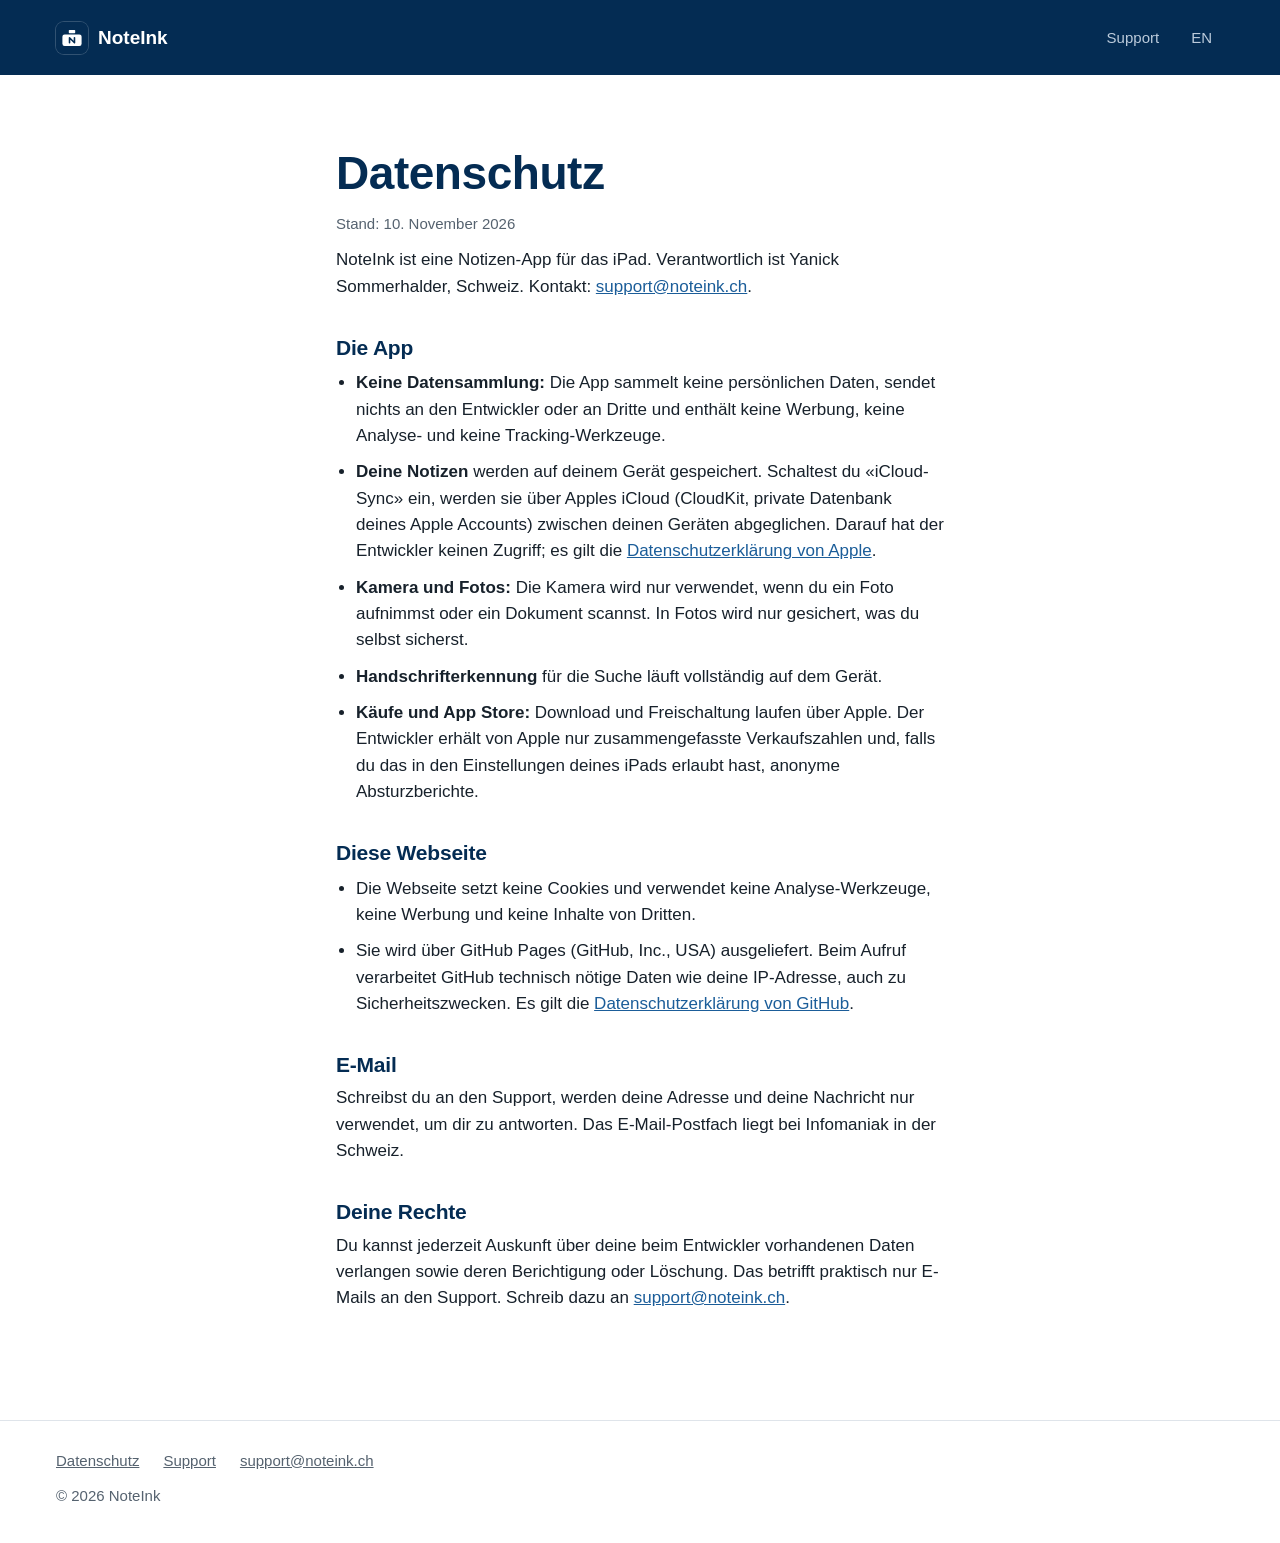
==== datenschutz/index.html @ 5dfffd6c "NoteInk website: home, privacy and support in German and English Co-Authored-By: Claude Opus 5.5 <no" ====
<!doctype html>
<html lang="de">
<head>
<meta charset="utf-8">
<meta name="viewport" content="width=device-width, initial-scale=1">
<title>Datenschutz – NoteInk</title>
<meta name="description" content="Datenschutzerklärung von NoteInk: Die App sammelt keine Daten.">
<link rel="canonical" href="https://noteink.ch/datenschutz/">
<link rel="alternate" hreflang="de" href="https://noteink.ch/datenschutz/">
<link rel="alternate" hreflang="en" href="https://noteink.ch/en/privacy/">
<link rel="icon" href="/img/icon.svg" type="image/svg+xml">
<link rel="apple-touch-icon" href="/img/apple-touch-icon.png">
<meta name="theme-color" content="#042C53">
<meta property="og:title" content="Datenschutz – NoteInk">
<meta property="og:description" content="Datenschutzerklärung von NoteInk: Die App sammelt keine Daten.">
<meta property="og:type" content="website">
<meta property="og:url" content="https://noteink.ch/datenschutz/">
<meta property="og:image" content="https://noteink.ch/img/og-de.jpg">
<link rel="stylesheet" href="/style.css">
</head>
<body>
<header class="bar">
  <a class="brand" href="/"><img src="/img/icon.svg" alt="" width="32" height="32">NoteInk</a>
  <nav>
    <a href="/support/">Support</a>
    <a href="/en/privacy/" hreflang="en" lang="en" aria-label="English">EN</a>
  </nav>
</header>
<main class="text">
<h1>Datenschutz</h1>
<p class="meta">Stand: 10. November 2026</p>
<p>NoteInk ist eine Notizen-App für das iPad. Verantwortlich ist Yanick Sommerhalder, Schweiz. Kontakt: <a href="mailto:support@noteink.ch">support@noteink.ch</a>.</p>
<h2>Die App</h2>
<ul>
  <li><strong>Keine Datensammlung:</strong> Die App sammelt keine persönlichen Daten, sendet nichts an den Entwickler oder an Dritte und enthält keine Werbung, keine Analyse- und keine Tracking-Werkzeuge.</li>
  <li><strong>Deine Notizen</strong> werden auf deinem Gerät gespeichert. Schaltest du «iCloud-Sync» ein, werden sie über Apples iCloud (CloudKit, private Datenbank deines Apple Accounts) zwischen deinen Geräten abgeglichen. Darauf hat der Entwickler keinen Zugriff; es gilt die <a href="https://www.apple.com/legal/privacy/">Datenschutzerklärung von Apple</a>.</li>
  <li><strong>Kamera und Fotos:</strong> Die Kamera wird nur verwendet, wenn du ein Foto aufnimmst oder ein Dokument scannst. In Fotos wird nur gesichert, was du selbst sicherst.</li>
  <li><strong>Handschrifterkennung</strong> für die Suche läuft vollständig auf dem Gerät.</li>
  <li><strong>Käufe und App Store:</strong> Download und Freischaltung laufen über Apple. Der Entwickler erhält von Apple nur zusammengefasste Verkaufszahlen und, falls du das in den Einstellungen deines iPads erlaubt hast, anonyme Absturzberichte.</li>
</ul>
<h2>Diese Webseite</h2>
<ul>
  <li>Die Webseite setzt keine Cookies und verwendet keine Analyse-Werkzeuge, keine Werbung und keine Inhalte von Dritten.</li>
  <li>Sie wird über GitHub Pages (GitHub, Inc., USA) ausgeliefert. Beim Aufruf verarbeitet GitHub technisch nötige Daten wie deine IP-Adresse, auch zu Sicherheitszwecken. Es gilt die <a href="https://docs.github.com/site-policy/privacy-policies/github-general-privacy-statement">Datenschutzerklärung von GitHub</a>.</li>
</ul>
<h2>E-Mail</h2>
<p>Schreibst du an den Support, werden deine Adresse und deine Nachricht nur verwendet, um dir zu antworten. Das E-Mail-Postfach liegt bei Infomaniak in der Schweiz.</p>
<h2>Deine Rechte</h2>
<p>Du kannst jederzeit Auskunft über deine beim Entwickler vorhandenen Daten verlangen sowie deren Berichtigung oder Löschung. Das betrifft praktisch nur E-Mails an den Support. Schreib dazu an <a href="mailto:support@noteink.ch">support@noteink.ch</a>.</p>
</main>
<footer class="foot">
  <div>
    <a href="/datenschutz/">Datenschutz</a>
    <a href="/support/">Support</a>
    <a href="mailto:support@noteink.ch">support@noteink.ch</a>
  </div>
  <p>© 2026 NoteInk</p>
</footer>
</body>
</html>
---- style.css ----
/* NoteInk website. System fonts only: nothing is loaded from third parties (see the privacy page). */
:root {
  --ink: #042C53; /* same blue as the icon and the App Store pictures, so they blend into the page */
  --on-ink: #ffffff;
  --on-ink-soft: #bccbdb;
  --paper: #ffffff;
  --text: #17212b;
  --soft: #55626f;
  --heading: var(--ink);
  --line: #dfe4ea;
  --tint: #eef3f8;
  --link: #1b5d99;
  --gutter: clamp(16px, 5vw, 56px);
  --measure: 1120px;
  color-scheme: light dark;
}
@media (prefers-color-scheme: dark) {
  :root {
    --paper: #0c1621;
    --text: #e6ebf0;
    --soft: #a0adba;
    --heading: #f2f5f8;
    --line: #26333f;
    --tint: #142231;
    --link: #8cc0ee;
  }
}

* { box-sizing: border-box; }
html { -webkit-text-size-adjust: 100%; }
body {
  margin: 0;
  background: var(--paper);
  color: var(--text);
  font: 17px/1.55 -apple-system, BlinkMacSystemFont, "SF Pro Text", "Segoe UI", Roboto, Helvetica, Arial, sans-serif;
}
a { color: var(--link); }
a:focus-visible, .strip:focus-visible, .arrow:focus-visible { outline: 2px solid currentColor; outline-offset: 3px; }
h1, h2, h3 { color: var(--heading); line-height: 1.15; letter-spacing: -0.01em; }

/* Top bar */
.bar {
  display: flex;
  align-items: center;
  justify-content: space-between;
  padding: 16px var(--gutter);
  background: var(--ink);
  color: var(--on-ink);
}
.brand {
  display: inline-flex;
  align-items: center;
  gap: 10px;
  color: inherit;
  font-weight: 600;
  font-size: 19px;
  text-decoration: none;
}
.brand img { border-radius: 8px; box-shadow: 0 0 0 1px rgba(255, 255, 255, .18); }
.bar nav { display: flex; gap: 8px; }
.bar nav a {
  padding: 10px 12px;
  color: var(--on-ink-soft);
  font-size: 15px;
  text-decoration: none;
}
.bar nav a:hover { color: var(--on-ink); }

/* Hero: the pictures share the page's blue and are cut off at the bottom edge, like an iPad rising out of the page */
.hero { background: var(--ink); color: var(--on-ink); text-align: center; }
.pitch { max-width: 760px; margin: 0 auto; padding: clamp(32px, 7vw, 72px) var(--gutter) clamp(24px, 4vw, 40px); }
.hero h1 { margin: 0; color: inherit; font-size: clamp(38px, 6.4vw, 66px); font-weight: 700; }
.lead { margin: 20px 0 28px; color: var(--on-ink-soft); font-size: clamp(18px, 2.2vw, 21px); line-height: 1.45; }
.store {
  display: inline-block;
  padding: 13px 26px;
  border-radius: 12px;
  background: var(--on-ink);
  color: var(--ink);
  font-weight: 600;
  text-decoration: none;
}
.store.soon { background: none; box-shadow: inset 0 0 0 1px var(--on-ink-soft); color: var(--on-ink); }
.note { margin: 16px 0 0; color: var(--on-ink-soft); font-size: 15px; }

.gallery { position: relative; }
.strip {
  display: flex;
  gap: clamp(8px, 2vw, 24px);
  margin: 0;
  padding: 0 calc(50vw - min(44vw, 490px));
  overflow-x: auto;
  list-style: none;
  scroll-snap-type: x mandatory;
  scrollbar-width: none;
}
.strip::-webkit-scrollbar { display: none; }
.strip li { flex: 0 0 min(88vw, 980px); scroll-snap-align: center; }
.strip img { display: block; width: 100%; height: auto; }
.arrow {
  position: absolute;
  top: 50%;
  width: 48px;
  height: 48px;
  margin-top: -24px;
  padding: 12px;
  border: 0;
  border-radius: 50%;
  background: rgba(255, 255, 255, .14);
  color: var(--on-ink);
  cursor: pointer;
}
.arrow:hover { background: rgba(255, 255, 255, .26); }
.arrow:disabled { opacity: .3; cursor: default; }
.arrow svg { display: block; fill: none; stroke: currentColor; stroke-width: 2.2; stroke-linecap: round; stroke-linejoin: round; }
.prev { left: max(12px, calc(50% - 620px)); }
.next { right: max(12px, calc(50% - 620px)); }
/* Touch screens swipe; a phone has no room beside the picture anyway */
@media (hover: none), (max-width: 1100px) { .arrow { display: none; } }

/* Features */
.features { max-width: var(--measure); margin: 0 auto; padding: clamp(48px, 8vw, 96px) var(--gutter); }
.features h2 { margin: 0 0 clamp(28px, 4vw, 48px); font-size: clamp(30px, 4vw, 42px); }
.columns { columns: 2; column-gap: clamp(40px, 7vw, 96px); }
.columns section { break-inside: avoid; padding: 0 0 32px; }
.columns h3 { margin: 0 0 10px; font-size: 21px; }
.columns ul { margin: 0; padding: 0; list-style: none; }
.columns li { padding: 9px 0; border-top: 1px solid var(--line); }
@media (max-width: 720px) { .columns { columns: 1; } }

.price { padding: clamp(48px, 8vw, 80px) var(--gutter); background: var(--tint); text-align: center; }
.price h2 { margin: 0 0 14px; font-size: clamp(28px, 3.6vw, 38px); }
.price p { max-width: 640px; margin: 0 auto; font-size: 19px; }

/* Privacy and support */
.text { max-width: 720px; margin: 0 auto; padding: clamp(40px, 7vw, 72px) var(--gutter) clamp(56px, 8vw, 96px); }
.text h1 { margin: 0 0 12px; font-size: clamp(34px, 5vw, 46px); }
.text h2 { margin: 36px 0 8px; font-size: 21px; }
.text p { margin: 0 0 12px; }
.text ul { margin: 0; padding-left: 20px; }
.text li { margin: 10px 0; }
.text .meta { color: var(--soft); font-size: 15px; }
.lead-text { font-size: 19px; }

.foot { padding: 28px var(--gutter) 36px; border-top: 1px solid var(--line); color: var(--soft); font-size: 15px; }
.foot div { display: flex; flex-wrap: wrap; gap: 4px 24px; }
.foot a { color: inherit; }
.foot p { margin: 12px 0 0; }
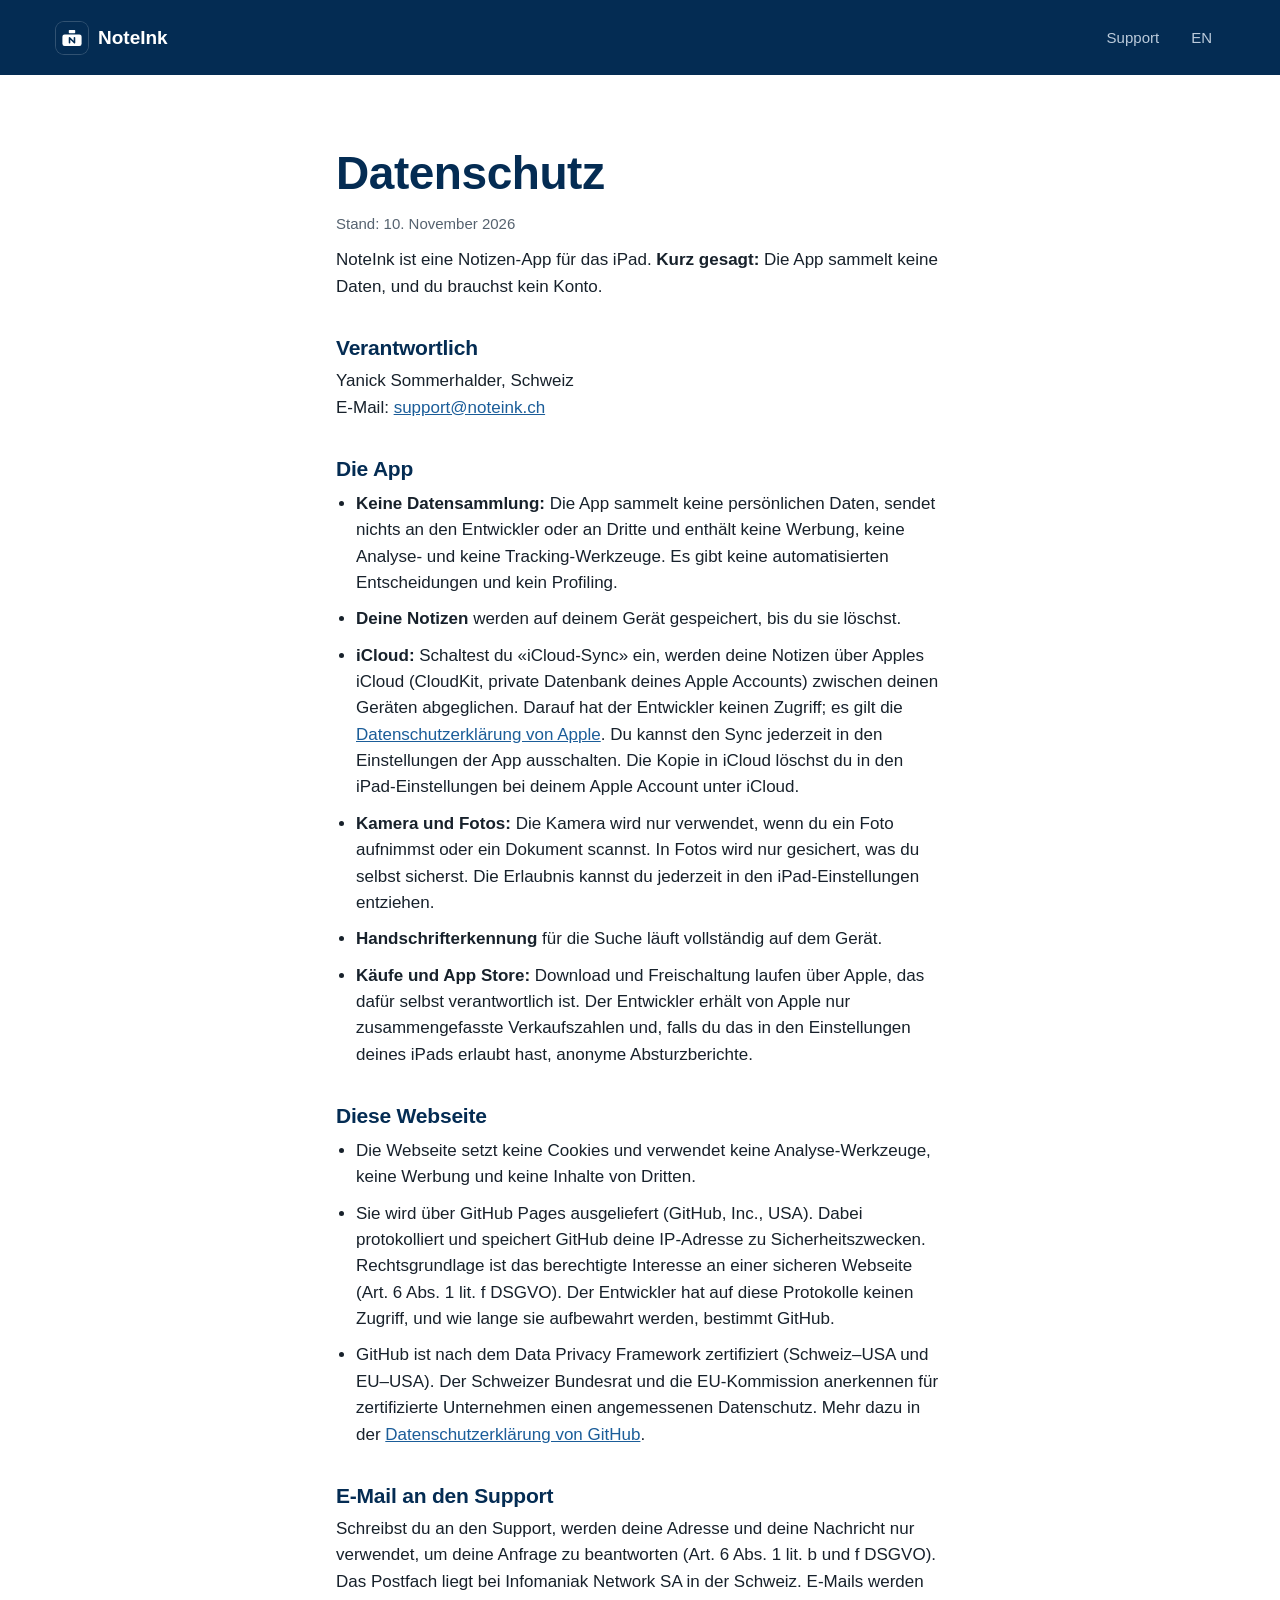
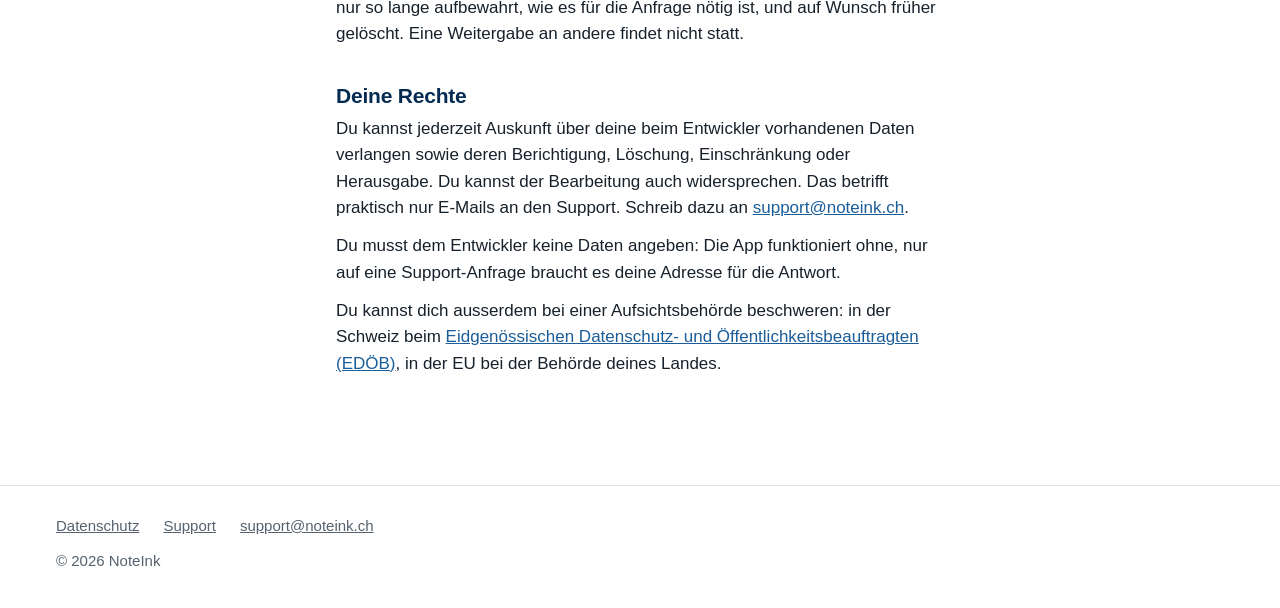
==== commit bb56e610: "Privacy policy: controller, legal bases, retention, transfers, all rights Co-Authored-By: Claude Opu" ====
--- a/datenschutz/index.html
+++ b/datenschutz/index.html
@@ -29,24 +29,30 @@
 <main class="text">
 <h1>Datenschutz</h1>
 <p class="meta">Stand: 10. November 2026</p>
-<p>NoteInk ist eine Notizen-App für das iPad. Verantwortlich ist Yanick Sommerhalder, Schweiz. Kontakt: <a href="mailto:support@noteink.ch">support@noteink.ch</a>.</p>
+<p>NoteInk ist eine Notizen-App für das iPad. <strong>Kurz gesagt:</strong> Die App sammelt keine Daten, und du brauchst kein Konto.</p>
+<h2>Verantwortlich</h2>
+<p>Yanick Sommerhalder, Schweiz<br>E-Mail: <a href="mailto:support@noteink.ch">support@noteink.ch</a></p>
 <h2>Die App</h2>
 <ul>
-  <li><strong>Keine Datensammlung:</strong> Die App sammelt keine persönlichen Daten, sendet nichts an den Entwickler oder an Dritte und enthält keine Werbung, keine Analyse- und keine Tracking-Werkzeuge.</li>
-  <li><strong>Deine Notizen</strong> werden auf deinem Gerät gespeichert. Schaltest du «iCloud-Sync» ein, werden sie über Apples iCloud (CloudKit, private Datenbank deines Apple Accounts) zwischen deinen Geräten abgeglichen. Darauf hat der Entwickler keinen Zugriff; es gilt die <a href="https://www.apple.com/legal/privacy/">Datenschutzerklärung von Apple</a>.</li>
-  <li><strong>Kamera und Fotos:</strong> Die Kamera wird nur verwendet, wenn du ein Foto aufnimmst oder ein Dokument scannst. In Fotos wird nur gesichert, was du selbst sicherst.</li>
+  <li><strong>Keine Datensammlung:</strong> Die App sammelt keine persönlichen Daten, sendet nichts an den Entwickler oder an Dritte und enthält keine Werbung, keine Analyse- und keine Tracking-Werkzeuge. Es gibt keine automatisierten Entscheidungen und kein Profiling.</li>
+  <li><strong>Deine Notizen</strong> werden auf deinem Gerät gespeichert, bis du sie löschst.</li>
+  <li><strong>iCloud:</strong> Schaltest du «iCloud-Sync» ein, werden deine Notizen über Apples iCloud (CloudKit, private Datenbank deines Apple Accounts) zwischen deinen Geräten abgeglichen. Darauf hat der Entwickler keinen Zugriff; es gilt die <a href="https://www.apple.com/legal/privacy/">Datenschutzerklärung von Apple</a>. Du kannst den Sync jederzeit in den Einstellungen der App ausschalten. Die Kopie in iCloud löschst du in den iPad-Einstellungen bei deinem Apple Account unter iCloud.</li>
+  <li><strong>Kamera und Fotos:</strong> Die Kamera wird nur verwendet, wenn du ein Foto aufnimmst oder ein Dokument scannst. In Fotos wird nur gesichert, was du selbst sicherst. Die Erlaubnis kannst du jederzeit in den iPad-Einstellungen entziehen.</li>
   <li><strong>Handschrifterkennung</strong> für die Suche läuft vollständig auf dem Gerät.</li>
-  <li><strong>Käufe und App Store:</strong> Download und Freischaltung laufen über Apple. Der Entwickler erhält von Apple nur zusammengefasste Verkaufszahlen und, falls du das in den Einstellungen deines iPads erlaubt hast, anonyme Absturzberichte.</li>
+  <li><strong>Käufe und App Store:</strong> Download und Freischaltung laufen über Apple, das dafür selbst verantwortlich ist. Der Entwickler erhält von Apple nur zusammengefasste Verkaufszahlen und, falls du das in den Einstellungen deines iPads erlaubt hast, anonyme Absturzberichte.</li>
 </ul>
 <h2>Diese Webseite</h2>
 <ul>
   <li>Die Webseite setzt keine Cookies und verwendet keine Analyse-Werkzeuge, keine Werbung und keine Inhalte von Dritten.</li>
-  <li>Sie wird über GitHub Pages (GitHub, Inc., USA) ausgeliefert. Beim Aufruf verarbeitet GitHub technisch nötige Daten wie deine IP-Adresse, auch zu Sicherheitszwecken. Es gilt die <a href="https://docs.github.com/site-policy/privacy-policies/github-general-privacy-statement">Datenschutzerklärung von GitHub</a>.</li>
+  <li>Sie wird über GitHub Pages ausgeliefert (GitHub, Inc., USA). Dabei protokolliert und speichert GitHub deine IP-Adresse zu Sicherheitszwecken. Rechtsgrundlage ist das berechtigte Interesse an einer sicheren Webseite (Art. 6 Abs. 1 lit. f DSGVO). Der Entwickler hat auf diese Protokolle keinen Zugriff, und wie lange sie aufbewahrt werden, bestimmt GitHub.</li>
+  <li>GitHub ist nach dem Data Privacy Framework zertifiziert (Schweiz–USA und EU–USA). Der Schweizer Bundesrat und die EU-Kommission anerkennen für zertifizierte Unternehmen einen angemessenen Datenschutz. Mehr dazu in der <a href="https://docs.github.com/en/site-policy/privacy-policies/github-general-privacy-statement">Datenschutzerklärung von GitHub</a>.</li>
 </ul>
-<h2>E-Mail</h2>
-<p>Schreibst du an den Support, werden deine Adresse und deine Nachricht nur verwendet, um dir zu antworten. Das E-Mail-Postfach liegt bei Infomaniak in der Schweiz.</p>
+<h2>E-Mail an den Support</h2>
+<p>Schreibst du an den Support, werden deine Adresse und deine Nachricht nur verwendet, um deine Anfrage zu beantworten (Art. 6 Abs. 1 lit. b und f DSGVO). Das Postfach liegt bei Infomaniak Network SA in der Schweiz. E-Mails werden nur so lange aufbewahrt, wie es für die Anfrage nötig ist, und auf Wunsch früher gelöscht. Eine Weitergabe an andere findet nicht statt.</p>
 <h2>Deine Rechte</h2>
-<p>Du kannst jederzeit Auskunft über deine beim Entwickler vorhandenen Daten verlangen sowie deren Berichtigung oder Löschung. Das betrifft praktisch nur E-Mails an den Support. Schreib dazu an <a href="mailto:support@noteink.ch">support@noteink.ch</a>.</p>
+<p>Du kannst jederzeit Auskunft über deine beim Entwickler vorhandenen Daten verlangen sowie deren Berichtigung, Löschung, Einschränkung oder Herausgabe. Du kannst der Bearbeitung auch widersprechen. Das betrifft praktisch nur E-Mails an den Support. Schreib dazu an <a href="mailto:support@noteink.ch">support@noteink.ch</a>.</p>
+<p>Du musst dem Entwickler keine Daten angeben: Die App funktioniert ohne, nur auf eine Support-Anfrage braucht es deine Adresse für die Antwort.</p>
+<p>Du kannst dich ausserdem bei einer Aufsichtsbehörde beschweren: in der Schweiz beim <a href="https://www.edoeb.admin.ch">Eidgenössischen Datenschutz- und Öffentlichkeitsbeauftragten (EDÖB)</a>, in der EU bei der Behörde deines Landes.</p>
 </main>
 <footer class="foot">
   <div>
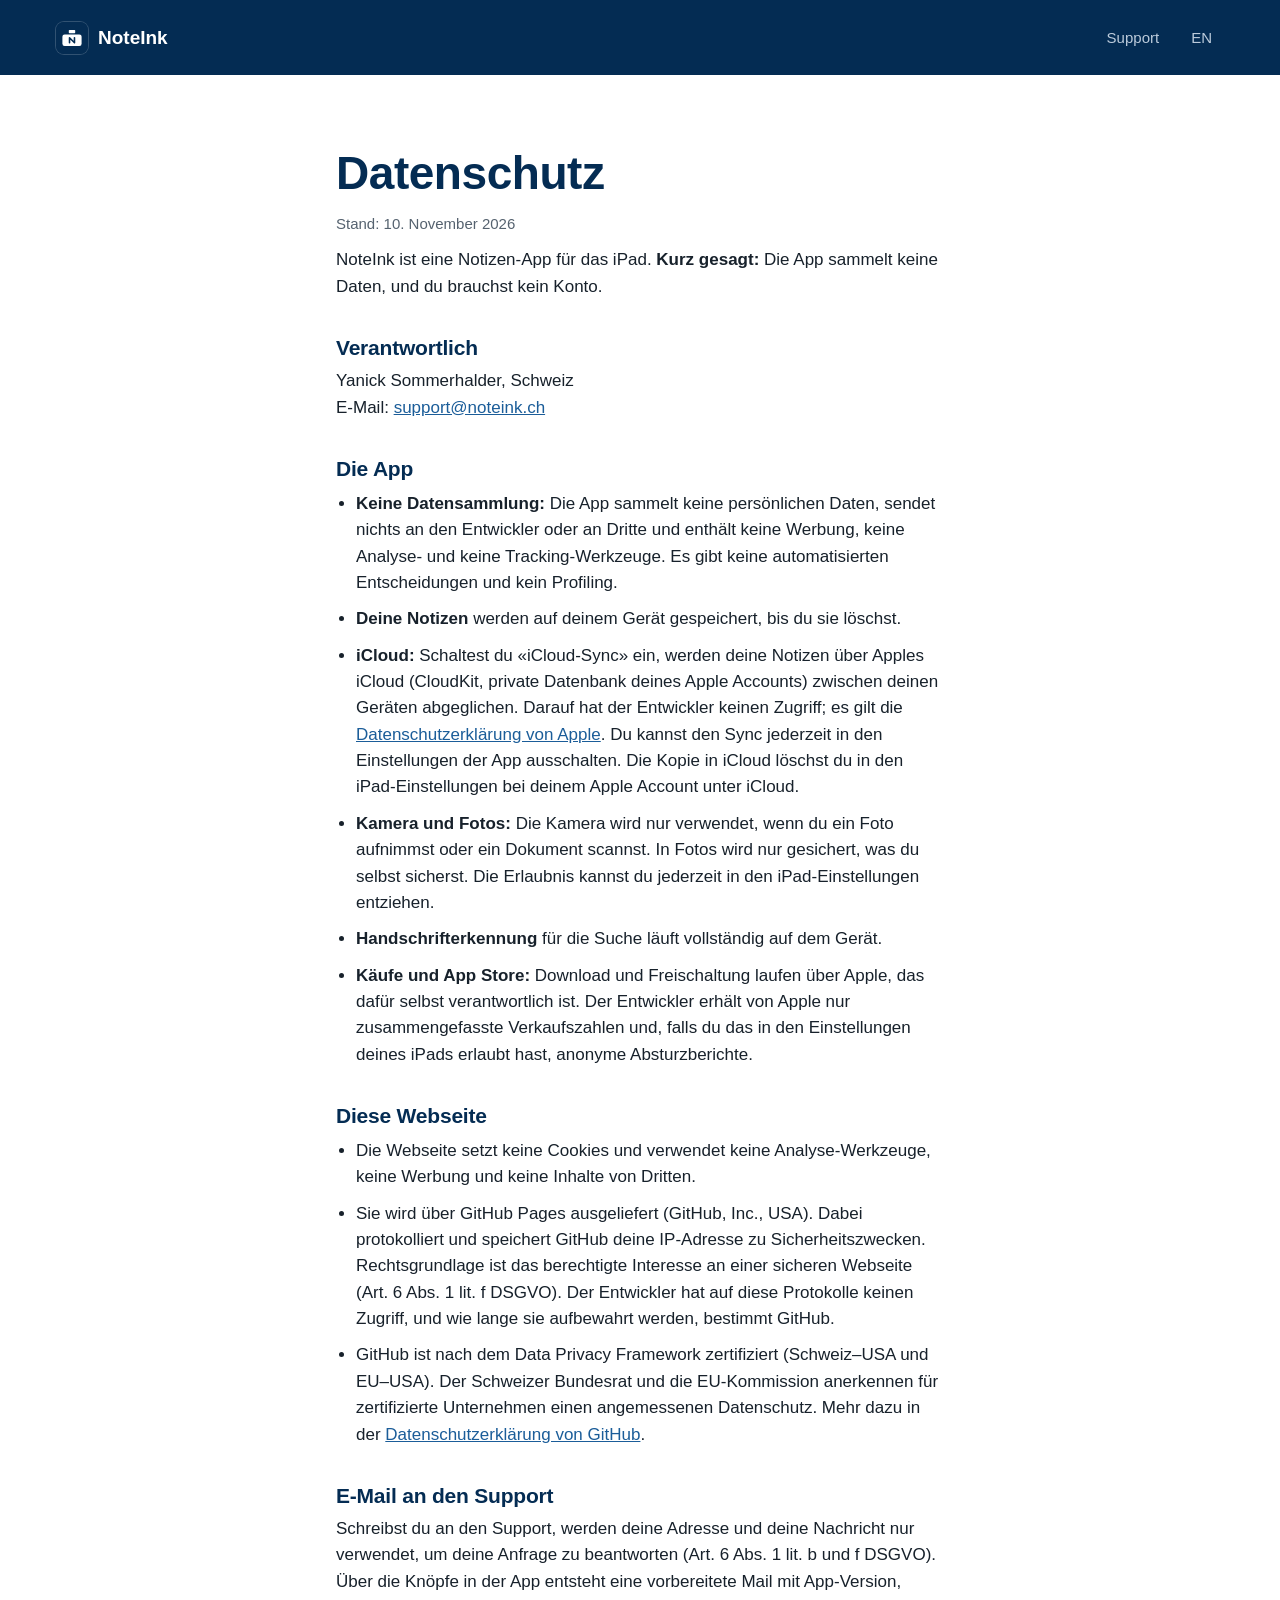
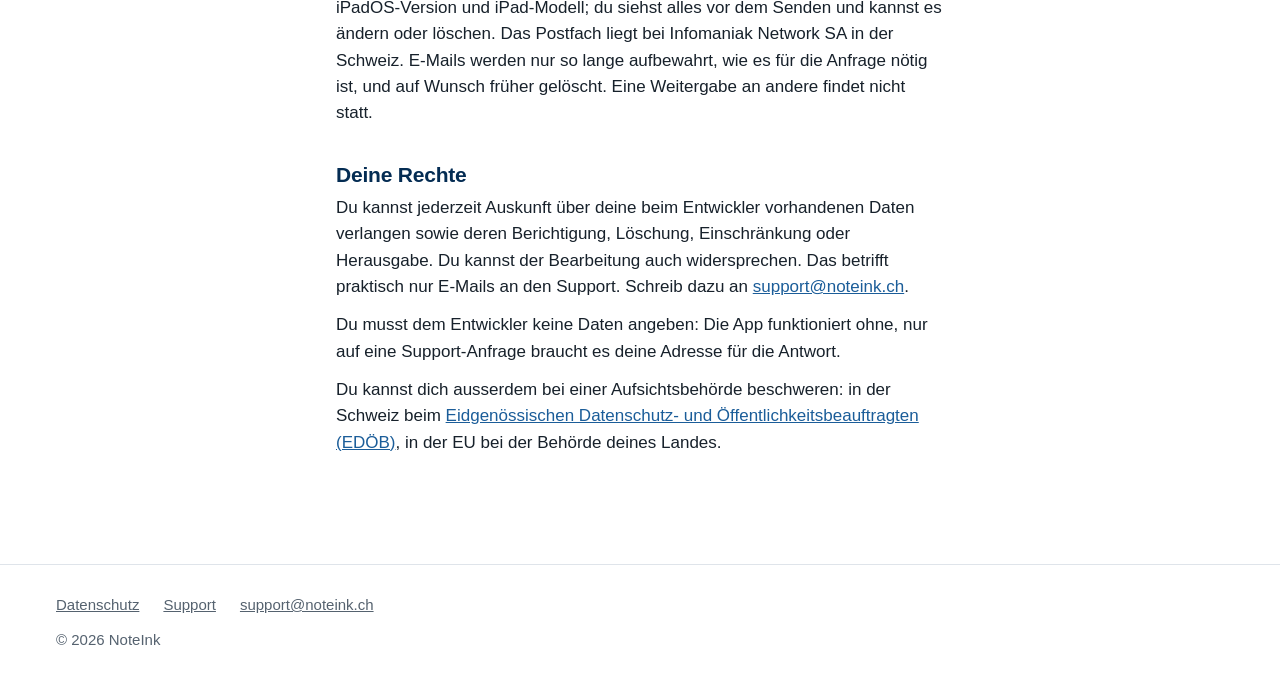
==== commit c9a70d33: "Mention the feedback buttons of the app Co-Authored-By: Claude Opus 5.5 <noreply@anthropic.com>" ====
--- a/datenschutz/index.html
+++ b/datenschutz/index.html
@@ -48,7 +48,7 @@
   <li>GitHub ist nach dem Data Privacy Framework zertifiziert (Schweiz–USA und EU–USA). Der Schweizer Bundesrat und die EU-Kommission anerkennen für zertifizierte Unternehmen einen angemessenen Datenschutz. Mehr dazu in der <a href="https://docs.github.com/en/site-policy/privacy-policies/github-general-privacy-statement">Datenschutzerklärung von GitHub</a>.</li>
 </ul>
 <h2>E-Mail an den Support</h2>
-<p>Schreibst du an den Support, werden deine Adresse und deine Nachricht nur verwendet, um deine Anfrage zu beantworten (Art. 6 Abs. 1 lit. b und f DSGVO). Das Postfach liegt bei Infomaniak Network SA in der Schweiz. E-Mails werden nur so lange aufbewahrt, wie es für die Anfrage nötig ist, und auf Wunsch früher gelöscht. Eine Weitergabe an andere findet nicht statt.</p>
+<p>Schreibst du an den Support, werden deine Adresse und deine Nachricht nur verwendet, um deine Anfrage zu beantworten (Art. 6 Abs. 1 lit. b und f DSGVO). Über die Knöpfe in der App entsteht eine vorbereitete Mail mit App-Version, iPadOS-Version und iPad-Modell; du siehst alles vor dem Senden und kannst es ändern oder löschen. Das Postfach liegt bei Infomaniak Network SA in der Schweiz. E-Mails werden nur so lange aufbewahrt, wie es für die Anfrage nötig ist, und auf Wunsch früher gelöscht. Eine Weitergabe an andere findet nicht statt.</p>
 <h2>Deine Rechte</h2>
 <p>Du kannst jederzeit Auskunft über deine beim Entwickler vorhandenen Daten verlangen sowie deren Berichtigung, Löschung, Einschränkung oder Herausgabe. Du kannst der Bearbeitung auch widersprechen. Das betrifft praktisch nur E-Mails an den Support. Schreib dazu an <a href="mailto:support@noteink.ch">support@noteink.ch</a>.</p>
 <p>Du musst dem Entwickler keine Daten angeben: Die App funktioniert ohne, nur auf eine Support-Anfrage braucht es deine Adresse für die Antwort.</p>
